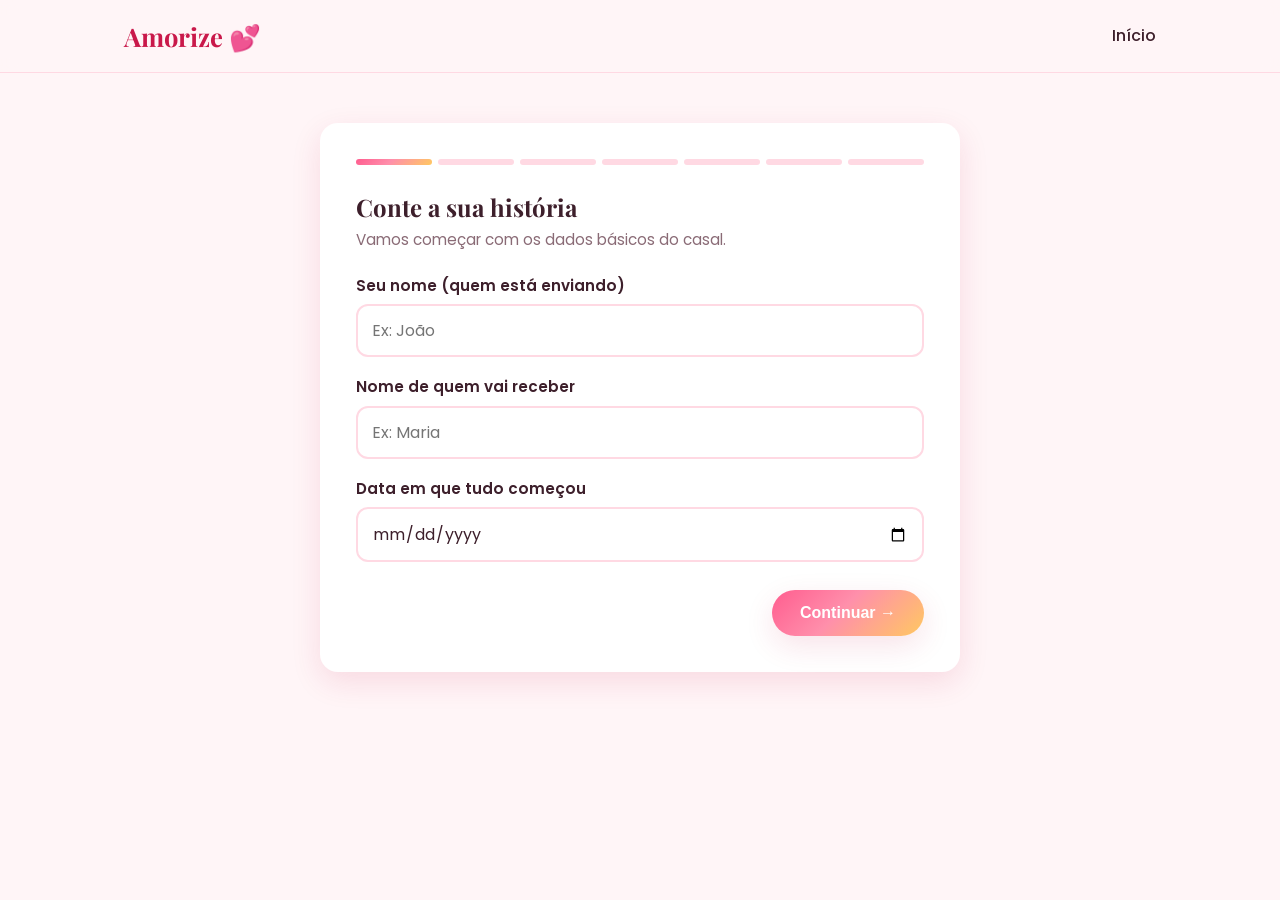
==== criar.html @ 8df76402 "Cria site Amorize: presente digital personalizado para casais Landing page, fluxo de criação em etap" ====
<!DOCTYPE html>
<html lang="pt-BR">
<head>
  <meta charset="UTF-8" />
  <meta name="viewport" content="width=device-width, initial-scale=1.0" />
  <title>Criar presente — Amorize</title>
  <link rel="preconnect" href="https://fonts.googleapis.com" />
  <link href="https://fonts.googleapis.com/css2?family=Playfair+Display:wght@600;700&family=Poppins:wght@400;500;600;700&display=swap" rel="stylesheet" />
  <link rel="stylesheet" href="assets/css/style.css" />
</head>
<body>

  <header class="site-header">
    <div class="container">
      <a href="index.html" class="logo">Amorize 💕</a>
      <nav class="nav-links">
        <a href="index.html">Início</a>
      </nav>
    </div>
  </header>

  <section style="padding: 50px 0 80px;">
    <div class="container">
      <div class="form-shell">
        <div class="progress-bar" id="progress-bar"></div>

        <form id="form-presente">

          <!-- Passo 1 -->
          <div class="form-step active" data-step="1">
            <h2>Conte a sua história</h2>
            <p>Vamos começar com os dados básicos do casal.</p>

            <div class="field">
              <label for="de">Seu nome (quem está enviando)</label>
              <input type="text" id="de" maxlength="30" required placeholder="Ex: João" />
            </div>
            <div class="field">
              <label for="para">Nome de quem vai receber</label>
              <input type="text" id="para" maxlength="30" required placeholder="Ex: Maria" />
            </div>
            <div class="field">
              <label for="data">Data em que tudo começou</label>
              <input type="date" id="data" required />
            </div>

            <div class="form-nav">
              <span></span>
              <button type="button" class="btn btn-primary next">Continuar →</button>
            </div>
          </div>

          <!-- Passo 2 -->
          <div class="form-step" data-step="2">
            <h2>Mensagem especial</h2>
            <p>Escreva uma mensagem do coração. Ela será revelada com um toque especial na página.</p>

            <div class="field">
              <label for="mensagem">Sua mensagem</label>
              <textarea id="mensagem" rows="6" maxlength="600" required placeholder="Escreva algo do fundo do coração..."></textarea>
              <span class="hint">Máximo de 600 caracteres.</span>
            </div>

            <div class="form-nav">
              <button type="button" class="btn btn-secondary prev">← Voltar</button>
              <button type="button" class="btn btn-primary next">Continuar →</button>
            </div>
          </div>

          <!-- Passo 3 -->
          <div class="form-step" data-step="3">
            <h2>Fotos e música</h2>
            <p>Adicione até 4 fotos e a música que marcou a relação. Ambos são opcionais.</p>

            <div class="field">
              <label for="foto1">Foto 1 (link da imagem)</label>
              <input type="url" id="foto1" placeholder="https://..." />
            </div>
            <div class="field">
              <label for="foto2">Foto 2 (link da imagem)</label>
              <input type="url" id="foto2" placeholder="https://..." />
            </div>
            <div class="field">
              <label for="foto3">Foto 3 (link da imagem)</label>
              <input type="url" id="foto3" placeholder="https://..." />
            </div>
            <div class="field">
              <label for="foto4">Foto 4 (link da imagem)</label>
              <input type="url" id="foto4" placeholder="https://..." />
              <span class="hint">Dica: faça upload das fotos no Google Fotos, Imgur ou Drive e cole o link direto da imagem aqui.</span>
            </div>
            <div class="field">
              <label for="musica">Link da música (YouTube)</label>
              <input type="url" id="musica" placeholder="https://www.youtube.com/watch?v=..." />
              <span class="hint">Cole o link do vídeo da música de vocês.</span>
            </div>

            <div class="form-nav">
              <button type="button" class="btn btn-secondary prev">← Voltar</button>
              <button type="button" class="btn btn-primary next">Continuar →</button>
            </div>
          </div>

          <!-- Passo 4 -->
          <div class="form-step" data-step="4">
            <h2>Linha do tempo</h2>
            <p>Registre até 3 marcos importantes da relação (opcional).</p>

            <div class="field">
              <label>Marco 1</label>
              <div class="field-row">
                <input type="date" id="linha1-data" />
                <input type="text" id="linha1-titulo" maxlength="40" placeholder="Título (ex: Primeiro encontro)" />
              </div>
              <input type="text" id="linha1-texto" maxlength="120" placeholder="Descrição curta (opcional)" style="margin-top:8px;" />
            </div>

            <div class="field">
              <label>Marco 2</label>
              <div class="field-row">
                <input type="date" id="linha2-data" />
                <input type="text" id="linha2-titulo" maxlength="40" placeholder="Título (ex: Primeira viagem)" />
              </div>
              <input type="text" id="linha2-texto" maxlength="120" placeholder="Descrição curta (opcional)" style="margin-top:8px;" />
            </div>

            <div class="field">
              <label>Marco 3</label>
              <div class="field-row">
                <input type="date" id="linha3-data" />
                <input type="text" id="linha3-titulo" maxlength="40" placeholder="Título (ex: Pedido de namoro)" />
              </div>
              <input type="text" id="linha3-texto" maxlength="120" placeholder="Descrição curta (opcional)" style="margin-top:8px;" />
            </div>

            <div class="form-nav">
              <button type="button" class="btn btn-secondary prev">← Voltar</button>
              <button type="button" class="btn btn-primary next">Continuar →</button>
            </div>
          </div>

          <!-- Passo 5 -->
          <div class="form-step" data-step="5">
            <h2>Escolha o estilo</h2>
            <p>Selecione a paleta de cores da sua página.</p>

            <div class="theme-options" id="theme-options">
              <label class="theme-option selected">
                <input type="radio" name="tema" value="rosa" checked />
                <div class="swatch swatch-rosa"></div>
                Rosa
              </label>
              <label class="theme-option">
                <input type="radio" name="tema" value="vermelho" />
                <div class="swatch swatch-vermelho"></div>
                Vermelho
              </label>
              <label class="theme-option">
                <input type="radio" name="tema" value="roxo" />
                <div class="swatch swatch-roxo"></div>
                Roxo
              </label>
              <label class="theme-option">
                <input type="radio" name="tema" value="dourado" />
                <div class="swatch swatch-dourado"></div>
                Dourado
              </label>
            </div>

            <div class="form-nav">
              <button type="button" class="btn btn-secondary prev">← Voltar</button>
              <button type="button" class="btn btn-primary next">Ir para pagamento →</button>
            </div>
          </div>

          <!-- Passo 6: Pagamento -->
          <div class="form-step" data-step="6">
            <h2>Pagamento via Pix</h2>
            <p>Escaneie o QR Code com o app do seu banco ou copie a chave Pix abaixo.</p>

            <div class="pix-box">
              <div class="amount-display" id="valor-pix"></div>
              <img id="qr-pix" alt="QR Code Pix" width="220" height="220" />
              <div class="pix-key-row">
                <input type="text" id="chave-pix" readonly />
                <button type="button" class="btn btn-secondary" id="btn-copiar-chave">Copiar</button>
              </div>
              <span class="hint">Após confirmar o pagamento no seu banco, clique no botão abaixo para gerar sua página na hora.</span>
            </div>

            <div class="form-nav">
              <button type="button" class="btn btn-secondary prev">← Voltar</button>
              <button type="button" class="btn btn-primary" id="btn-gerar">Já paguei, gerar minha página 🎁</button>
            </div>
          </div>

          <!-- Passo 7: Resultado -->
          <div class="form-step" data-step="7">
            <div class="result-box">
              <div class="emoji-big">🎉</div>
              <h2>Seu presente está pronto!</h2>
              <p>Copie o link abaixo e compartilhe com quem você ama.</p>

              <div class="link-row">
                <input type="text" id="link-gerado" readonly />
                <button type="button" class="btn btn-secondary" id="btn-copiar-link">Copiar</button>
              </div>

              <div class="result-actions">
                <a id="btn-abrir" href="#" target="_blank" class="btn btn-primary">Abrir presente 🎁</a>
                <a id="btn-whatsapp-share" href="#" target="_blank" class="btn btn-whatsapp">Enviar pelo WhatsApp</a>
              </div>
            </div>
          </div>

        </form>
      </div>
    </div>
  </section>

  <script src="assets/js/config.js"></script>
  <script src="assets/js/encode.js"></script>
  <script src="assets/js/pix.js"></script>
  <script src="assets/js/criar.js"></script>
</body>
</html>
---- assets/css/style.css ----
/* =========================================================
   AMORIZE — estilos globais
   ========================================================= */

:root {
  --primary: #ff5d8f;
  --primary-dark: #c9184a;
  --accent: #ffb703;
  --bg: #fff5f7;
  --card: #ffffff;
  --text: #3d1f2b;
  --text-light: #8a6b76;
  --border: #ffd9e3;
  --gradient: linear-gradient(135deg, #ff5d8f 0%, #ff8fab 45%, #ffc861 100%);
  --radius: 18px;
  --shadow: 0 10px 30px rgba(201, 24, 74, 0.12);
  --font-title: 'Playfair Display', Georgia, serif;
  --font-body: 'Poppins', system-ui, -apple-system, sans-serif;
}

/* temas alternativos para a página do presente */
.tema-vermelho {
  --primary: #e63946;
  --primary-dark: #9d0208;
  --accent: #ffba08;
  --gradient: linear-gradient(135deg, #e63946 0%, #ff758f 45%, #ffba08 100%);
}

.tema-roxo {
  --primary: #9d4edd;
  --primary-dark: #5a189a;
  --accent: #ff9e00;
  --gradient: linear-gradient(135deg, #5a189a 0%, #9d4edd 45%, #ff8fab 100%);
}

.tema-dourado {
  --primary: #c98a2c;
  --primary-dark: #7f4f24;
  --accent: #ff5d8f;
  --gradient: linear-gradient(135deg, #7f4f24 0%, #c98a2c 45%, #ffd166 100%);
}

* {
  margin: 0;
  padding: 0;
  box-sizing: border-box;
}

html {
  scroll-behavior: smooth;
}

body {
  font-family: var(--font-body);
  background: var(--bg);
  color: var(--text);
  line-height: 1.6;
}

h1, h2, h3, h4 {
  font-family: var(--font-title);
  line-height: 1.2;
}

img {
  max-width: 100%;
  display: block;
}

a {
  color: var(--primary-dark);
  text-decoration: none;
}

.container {
  max-width: 1080px;
  margin: 0 auto;
  padding: 0 24px;
}

/* =========================================================
   Corações flutuantes (fundo decorativo)
   ========================================================= */

.hearts-bg {
  position: absolute;
  inset: 0;
  overflow: hidden;
  pointer-events: none;
  z-index: 0;
}

.hearts-bg .heart {
  position: absolute;
  top: 110%;
  animation: subir-coracao linear infinite;
}

@keyframes subir-coracao {
  to {
    transform: translateY(-130vh) rotate(20deg);
  }
}

/* =========================================================
   Cabeçalho
   ========================================================= */

.site-header {
  position: sticky;
  top: 0;
  z-index: 50;
  background: rgba(255, 245, 247, 0.9);
  backdrop-filter: blur(8px);
  border-bottom: 1px solid var(--border);
}

.site-header .container {
  display: flex;
  align-items: center;
  justify-content: space-between;
  height: 72px;
}

.logo {
  font-family: var(--font-title);
  font-size: 1.6rem;
  font-weight: 700;
  color: var(--primary-dark);
}

.nav-links {
  display: flex;
  gap: 28px;
  align-items: center;
}

.nav-links a {
  color: var(--text);
  font-weight: 500;
}

.nav-links a:hover {
  color: var(--primary-dark);
}

.nav-toggle {
  display: none;
  flex-direction: column;
  gap: 5px;
  background: none;
  border: none;
  cursor: pointer;
}

.nav-toggle span {
  width: 26px;
  height: 3px;
  background: var(--primary-dark);
  border-radius: 2px;
}

/* =========================================================
   Botões
   ========================================================= */

.btn {
  display: inline-flex;
  align-items: center;
  justify-content: center;
  gap: 8px;
  padding: 14px 28px;
  border-radius: 999px;
  font-weight: 600;
  font-size: 1rem;
  cursor: pointer;
  border: none;
  transition: transform 0.15s ease, box-shadow 0.15s ease, opacity 0.15s ease;
}

.btn:active {
  transform: scale(0.97);
}

.btn-primary {
  background: var(--gradient);
  color: #fff;
  box-shadow: var(--shadow);
}

.btn-primary:hover {
  box-shadow: 0 14px 34px rgba(201, 24, 74, 0.22);
}

.btn-secondary {
  background: #fff;
  color: var(--primary-dark);
  border: 2px solid var(--primary);
}

.btn-whatsapp {
  background: #25d366;
  color: #fff;
}

.btn-block {
  width: 100%;
}

.btn:disabled {
  opacity: 0.5;
  cursor: not-allowed;
}

/* =========================================================
   Hero
   ========================================================= */

.hero {
  position: relative;
  overflow: hidden;
  padding: 90px 0 70px;
  text-align: center;
}

.hero .container {
  position: relative;
  z-index: 1;
}

.tag {
  display: inline-flex;
  align-items: center;
  gap: 6px;
  background: #fff;
  border: 1px solid var(--border);
  color: var(--primary-dark);
  font-weight: 600;
  font-size: 0.85rem;
  padding: 6px 16px;
  border-radius: 999px;
  margin-bottom: 20px;
}

.hero h1 {
  font-size: clamp(2.2rem, 5vw, 3.6rem);
  margin-bottom: 18px;
}

.hero h1 span {
  background: var(--gradient);
  -webkit-background-clip: text;
  background-clip: text;
  color: transparent;
}

.hero p {
  max-width: 640px;
  margin: 0 auto 32px;
  color: var(--text-light);
  font-size: 1.1rem;
}

.hero-cta {
  display: flex;
  flex-wrap: wrap;
  gap: 14px;
  justify-content: center;
  margin-bottom: 18px;
}

.price-tag {
  font-weight: 600;
  color: var(--primary-dark);
}

.price-tag strong {
  font-size: 1.4rem;
}

/* =========================================================
   Seções genéricas
   ========================================================= */

section {
  padding: 70px 0;
}

.section-header {
  text-align: center;
  max-width: 680px;
  margin: 0 auto 50px;
}

.section-header .tag {
  margin-bottom: 14px;
}

.section-header h2 {
  font-size: clamp(1.8rem, 4vw, 2.6rem);
  margin-bottom: 12px;
}

.section-header h2 .accent {
  background: var(--gradient);
  -webkit-background-clip: text;
  background-clip: text;
  color: transparent;
}

.section-header p {
  color: var(--text-light);
}

.section-alt {
  background: #fff;
  border-top: 1px solid var(--border);
  border-bottom: 1px solid var(--border);
}

/* =========================================================
   Como funciona — passos
   ========================================================= */

.steps {
  display: grid;
  grid-template-columns: repeat(auto-fit, minmax(220px, 1fr));
  gap: 24px;
}

.step-card {
  background: var(--card);
  border: 1px solid var(--border);
  border-radius: var(--radius);
  padding: 28px;
  text-align: center;
  position: relative;
}

.step-number {
  width: 36px;
  height: 36px;
  border-radius: 50%;
  background: var(--gradient);
  color: #fff;
  display: flex;
  align-items: center;
  justify-content: center;
  font-weight: 700;
  margin: 0 auto 16px;
}

.step-card .emoji {
  font-size: 2.4rem;
  margin-bottom: 12px;
}

.step-card h3 {
  font-size: 1.1rem;
  margin-bottom: 8px;
}

.step-card p {
  color: var(--text-light);
  font-size: 0.95rem;
}

/* =========================================================
   Recursos
   ========================================================= */

.features {
  display: grid;
  grid-template-columns: repeat(auto-fit, minmax(260px, 1fr));
  gap: 24px;
}

.feature-card {
  background: var(--card);
  border: 1px solid var(--border);
  border-radius: var(--radius);
  padding: 28px;
}

.feature-card .emoji {
  font-size: 2rem;
  margin-bottom: 12px;
}

.feature-card h3 {
  font-size: 1.15rem;
  margin-bottom: 8px;
}

.feature-card p {
  color: var(--text-light);
  font-size: 0.95rem;
}

/* =========================================================
   Depoimentos
   ========================================================= */

.testimonials {
  display: grid;
  grid-template-columns: repeat(auto-fit, minmax(260px, 1fr));
  gap: 24px;
}

.testimonial-card {
  background: var(--card);
  border: 1px solid var(--border);
  border-radius: var(--radius);
  padding: 24px;
}

.testimonial-card .stars {
  color: var(--accent);
  margin-bottom: 10px;
  letter-spacing: 2px;
}

.testimonial-card p {
  color: var(--text-light);
  font-style: italic;
  margin-bottom: 14px;
}

.testimonial-card .author {
  font-weight: 600;
  color: var(--text);
  font-style: normal;
}

/* =========================================================
   CTA final
   ========================================================= */

.cta-final {
  text-align: center;
  background: var(--gradient);
  border-radius: var(--radius);
  padding: 60px 24px;
  color: #fff;
}

.cta-final h2 {
  font-size: clamp(1.8rem, 4vw, 2.6rem);
  margin-bottom: 14px;
}

.cta-final p {
  margin-bottom: 28px;
  opacity: 0.95;
}

.cta-final .btn-secondary {
  background: #fff;
  border: none;
}

/* =========================================================
   Rodapé
   ========================================================= */

.site-footer {
  background: #2b1320;
  color: #f4d9e2;
  padding: 50px 0 24px;
}

.site-footer .footer-grid {
  display: grid;
  grid-template-columns: repeat(auto-fit, minmax(180px, 1fr));
  gap: 32px;
  margin-bottom: 32px;
}

.site-footer h4 {
  font-family: var(--font-body);
  font-size: 1rem;
  margin-bottom: 14px;
  color: #fff;
}

.site-footer a {
  color: #f4d9e2;
  opacity: 0.85;
}

.site-footer a:hover {
  opacity: 1;
}

.site-footer ul {
  list-style: none;
  display: flex;
  flex-direction: column;
  gap: 8px;
}

.footer-bottom {
  text-align: center;
  font-size: 0.85rem;
  opacity: 0.7;
  border-top: 1px solid rgba(255, 255, 255, 0.1);
  padding-top: 20px;
}

/* =========================================================
   Formulário de criação (multi-step)
   ========================================================= */

.form-shell {
  max-width: 640px;
  margin: 0 auto;
  background: var(--card);
  border-radius: var(--radius);
  box-shadow: var(--shadow);
  padding: 36px;
}

.progress-bar {
  display: flex;
  gap: 6px;
  margin-bottom: 28px;
}

.progress-bar span {
  flex: 1;
  height: 6px;
  border-radius: 999px;
  background: var(--border);
  transition: background 0.2s ease;
}

.progress-bar span.active {
  background: var(--gradient);
}

.form-step {
  display: none;
}

.form-step.active {
  display: block;
  animation: aparecer 0.3s ease;
}

@keyframes aparecer {
  from { opacity: 0; transform: translateY(10px); }
  to { opacity: 1; transform: translateY(0); }
}

.form-step h2 {
  font-size: 1.5rem;
  margin-bottom: 6px;
}

.form-step > p {
  color: var(--text-light);
  margin-bottom: 22px;
  font-size: 0.95rem;
}

.field {
  margin-bottom: 18px;
}

.field label {
  display: block;
  font-weight: 600;
  margin-bottom: 6px;
  font-size: 0.95rem;
}

.field .hint {
  display: block;
  font-size: 0.8rem;
  color: var(--text-light);
  margin-top: 4px;
}

.field input,
.field textarea,
.field select {
  width: 100%;
  padding: 12px 14px;
  border: 2px solid var(--border);
  border-radius: 12px;
  font-family: var(--font-body);
  font-size: 1rem;
  background: #fff;
  color: var(--text);
}

.field input:focus,
.field textarea:focus,
.field select:focus {
  outline: none;
  border-color: var(--primary);
}

.field-row {
  display: grid;
  grid-template-columns: 1fr 1fr;
  gap: 14px;
}

.theme-options {
  display: grid;
  grid-template-columns: repeat(auto-fit, minmax(120px, 1fr));
  gap: 14px;
}

.theme-option {
  cursor: pointer;
  border: 2px solid var(--border);
  border-radius: 14px;
  padding: 14px;
  text-align: center;
  font-weight: 600;
  font-size: 0.9rem;
  transition: border-color 0.15s ease;
}

.theme-option .swatch {
  width: 100%;
  height: 36px;
  border-radius: 8px;
  margin-bottom: 8px;
}

.theme-option.selected {
  border-color: var(--primary-dark);
}

.theme-option input {
  display: none;
}

.swatch-rosa { background: linear-gradient(135deg, #ff5d8f, #ffc861); }
.swatch-vermelho { background: linear-gradient(135deg, #e63946, #ffba08); }
.swatch-roxo { background: linear-gradient(135deg, #5a189a, #9d4edd); }
.swatch-dourado { background: linear-gradient(135deg, #7f4f24, #ffd166); }

.form-nav {
  display: flex;
  justify-content: space-between;
  gap: 12px;
  margin-top: 28px;
}

.error-message {
  color: var(--primary-dark);
  font-size: 0.85rem;
  margin-top: 6px;
  display: none;
}

.error-message.show {
  display: block;
}

/* =========================================================
   Pagamento
   ========================================================= */

.pix-box {
  text-align: center;
  border: 2px dashed var(--border);
  border-radius: var(--radius);
  padding: 24px;
  margin-bottom: 20px;
}

.pix-box img {
  margin: 0 auto 16px;
  border-radius: 12px;
  border: 1px solid var(--border);
}

.pix-key-row {
  display: flex;
  gap: 8px;
  margin-top: 12px;
}

.pix-key-row input {
  flex: 1;
  padding: 10px 12px;
  border: 2px solid var(--border);
  border-radius: 10px;
  font-family: monospace;
  font-size: 0.85rem;
  background: #fff5f7;
  color: var(--text);
}

.amount-display {
  font-size: 1.6rem;
  font-weight: 700;
  color: var(--primary-dark);
  margin-bottom: 6px;
}

/* =========================================================
   Resultado final (link gerado)
   ========================================================= */

.result-box {
  text-align: center;
}

.result-box .emoji-big {
  font-size: 3rem;
  margin-bottom: 12px;
}

.link-row {
  display: flex;
  gap: 8px;
  margin: 18px 0;
}

.link-row input {
  flex: 1;
  padding: 12px 14px;
  border: 2px solid var(--border);
  border-radius: 10px;
  font-size: 0.9rem;
  background: #fff5f7;
}

.result-actions {
  display: flex;
  flex-wrap: wrap;
  gap: 10px;
  justify-content: center;
}

/* =========================================================
   Página do presente
   ========================================================= */

.gift-page {
  min-height: 100vh;
  position: relative;
  background: linear-gradient(180deg, #fff5f7 0%, #fff 100%);
  overflow-x: hidden;
}

.gift-hero {
  position: relative;
  text-align: center;
  padding: 70px 24px 50px;
  background: var(--gradient);
  color: #fff;
  overflow: hidden;
}

.gift-hero .container {
  position: relative;
  z-index: 1;
}

.gift-hero .from {
  font-size: 0.95rem;
  opacity: 0.9;
  margin-bottom: 6px;
}

.gift-hero h1 {
  font-size: clamp(2rem, 6vw, 3.2rem);
  margin-bottom: 8px;
}

.gift-hero .since {
  font-size: 1rem;
  opacity: 0.95;
}

.gift-section {
  max-width: 760px;
  margin: 0 auto;
  padding: 50px 24px;
}

.gift-section h2 {
  font-size: 1.6rem;
  margin-bottom: 18px;
  text-align: center;
}

/* contador */
.counter-grid {
  display: grid;
  grid-template-columns: repeat(3, 1fr);
  gap: 14px;
}

@media (min-width: 540px) {
  .counter-grid {
    grid-template-columns: repeat(6, 1fr);
  }
}

.counter-item {
  background: #fff;
  border: 1px solid var(--border);
  border-radius: 14px;
  padding: 18px 8px;
  text-align: center;
  box-shadow: var(--shadow);
}

.counter-item .value {
  font-size: 1.8rem;
  font-weight: 700;
  color: var(--primary-dark);
  font-family: var(--font-title);
}

.counter-item .label {
  font-size: 0.8rem;
  color: var(--text-light);
  text-transform: uppercase;
  letter-spacing: 0.04em;
}

/* mensagem especial */
.message-card {
  background: var(--gradient);
  color: #fff;
  border-radius: var(--radius);
  padding: 32px;
  text-align: center;
}

.message-card h3 {
  font-size: 1rem;
  text-transform: uppercase;
  letter-spacing: 0.08em;
  opacity: 0.85;
  margin-bottom: 14px;
}

.message-card .message-text {
  font-size: 1.2rem;
  line-height: 1.7;
  max-width: 540px;
  margin: 0 auto 18px;
  display: none;
}

.message-card .message-text.show {
  display: block;
  animation: aparecer 0.4s ease;
}

.message-card .btn-secondary {
  color: var(--primary-dark);
}

/* galeria de fotos */
.gallery {
  display: grid;
  grid-template-columns: repeat(auto-fit, minmax(140px, 1fr));
  gap: 12px;
}

.gallery img {
  width: 100%;
  height: 180px;
  object-fit: cover;
  border-radius: 14px;
  box-shadow: var(--shadow);
}

/* música */
.music-card {
  background: #fff;
  border: 1px solid var(--border);
  border-radius: var(--radius);
  padding: 18px;
  box-shadow: var(--shadow);
}

.music-card iframe {
  width: 100%;
  border-radius: 12px;
  border: none;
}

/* conquistas */
.achievements-summary {
  text-align: center;
  color: var(--text-light);
  margin-bottom: 18px;
}

.achievements-grid {
  display: grid;
  grid-template-columns: repeat(auto-fit, minmax(110px, 1fr));
  gap: 12px;
}

.achievement {
  background: #fff;
  border: 1px solid var(--border);
  border-radius: 14px;
  padding: 16px 8px;
  text-align: center;
  box-shadow: var(--shadow);
}

.achievement .icon {
  font-size: 1.8rem;
  margin-bottom: 8px;
}

.achievement .title {
  font-size: 0.8rem;
  font-weight: 600;
}

.achievement.locked {
  opacity: 0.35;
  filter: grayscale(1);
}

/* linha do tempo */
.timeline {
  position: relative;
  padding-left: 28px;
  border-left: 3px solid var(--primary);
}

.timeline-item {
  position: relative;
  margin-bottom: 28px;
}

.timeline-item::before {
  content: '';
  position: absolute;
  left: -38px;
  top: 4px;
  width: 16px;
  height: 16px;
  border-radius: 50%;
  background: var(--gradient);
  border: 3px solid #fff;
  box-shadow: var(--shadow);
}

.timeline-item .date {
  font-size: 0.8rem;
  font-weight: 700;
  color: var(--primary-dark);
  text-transform: uppercase;
  letter-spacing: 0.06em;
}

.timeline-item h4 {
  font-size: 1.05rem;
  margin: 4px 0;
}

.timeline-item p {
  color: var(--text-light);
  font-size: 0.95rem;
}

/* retrospectiva */
.retro-card {
  position: relative;
  background: #1a0e14;
  border-radius: var(--radius);
  overflow: hidden;
  min-height: 360px;
  display: flex;
  align-items: center;
  justify-content: center;
  text-align: center;
  color: #fff;
  box-shadow: var(--shadow);
}

.retro-slide {
  position: absolute;
  inset: 0;
  display: none;
  flex-direction: column;
  align-items: center;
  justify-content: center;
  padding: 32px;
  background-size: cover;
  background-position: center;
}

.retro-slide.active {
  display: flex;
  animation: aparecer 0.5s ease;
}

.retro-slide.has-photo::after {
  content: '';
  position: absolute;
  inset: 0;
  background: linear-gradient(180deg, rgba(0,0,0,0.15), rgba(0,0,0,0.65));
  z-index: 0;
}

.retro-slide .retro-content {
  position: relative;
  z-index: 1;
}

.retro-slide h3 {
  font-size: 1.6rem;
  margin-bottom: 10px;
}

.retro-slide p {
  opacity: 0.9;
  max-width: 420px;
}

.retro-controls {
  position: absolute;
  bottom: 16px;
  left: 0;
  right: 0;
  display: flex;
  justify-content: center;
  gap: 8px;
  z-index: 2;
}

.retro-dot {
  width: 8px;
  height: 8px;
  border-radius: 50%;
  background: rgba(255, 255, 255, 0.35);
  cursor: pointer;
  transition: background 0.2s ease;
}

.retro-dot.active {
  background: #fff;
}

.retro-nav {
  position: absolute;
  top: 50%;
  transform: translateY(-50%);
  background: rgba(0,0,0,0.35);
  border: none;
  color: #fff;
  width: 36px;
  height: 36px;
  border-radius: 50%;
  cursor: pointer;
  font-size: 1.1rem;
  z-index: 2;
}

.retro-nav.prev { left: 12px; }
.retro-nav.next { right: 12px; }

/* CTA final do presente */
.gift-cta {
  text-align: center;
  padding: 50px 24px 80px;
}

.gift-cta p {
  color: var(--text-light);
  margin-bottom: 16px;
}

/* =========================================================
   Responsivo
   ========================================================= */

@media (max-width: 760px) {
  .nav-links {
    position: absolute;
    top: 72px;
    left: 0;
    right: 0;
    background: #fff;
    flex-direction: column;
    padding: 16px 24px;
    border-bottom: 1px solid var(--border);
    display: none;
    gap: 16px;
  }

  .nav-links.open {
    display: flex;
  }

  .nav-toggle {
    display: flex;
  }

  .field-row {
    grid-template-columns: 1fr;
  }

  .form-shell {
    padding: 24px;
  }
}
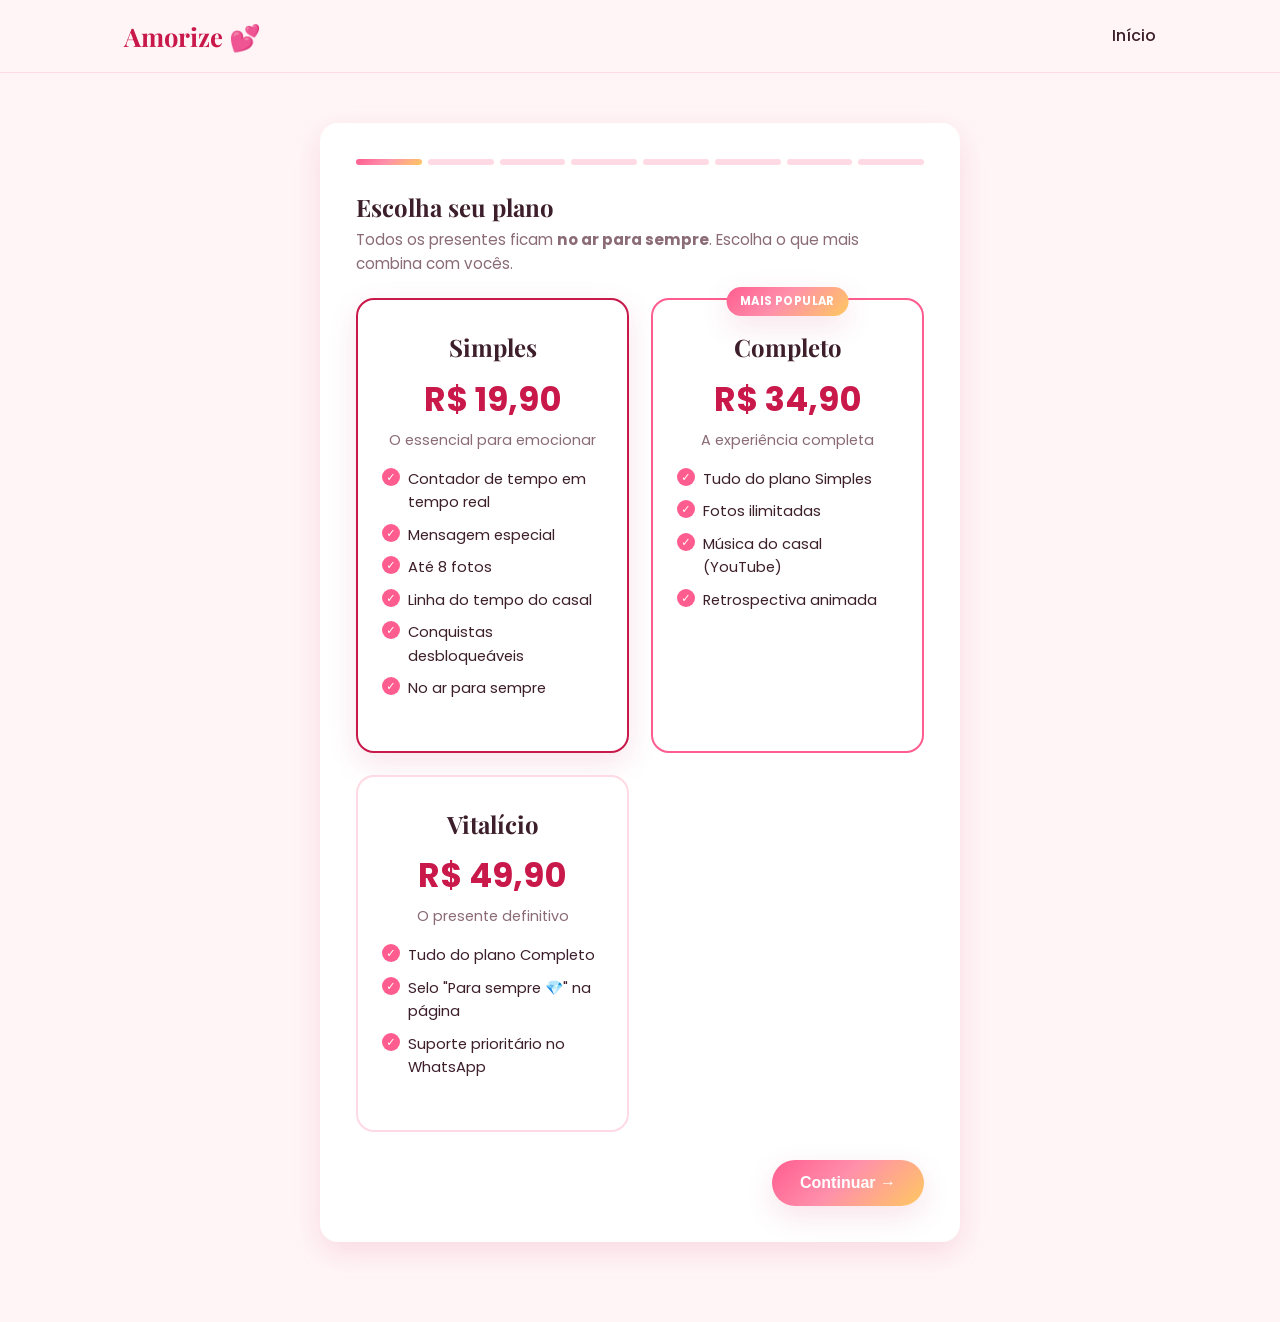
==== commit c60061e2: "Adiciona 3 planos (Simples/Completo/Vitalicio) com recursos por plano - config.js: estrutura de plan" ====
--- a/criar.html
+++ b/criar.html
@@ -26,8 +26,21 @@
 
         <form id="form-presente">
 
+          <!-- Passo: escolha do plano -->
+          <div class="form-step active" data-step="plano">
+            <h2>Escolha seu plano</h2>
+            <p>Todos os presentes ficam <strong>no ar para sempre</strong>. Escolha o que mais combina com vocês.</p>
+
+            <div class="plan-options" id="plan-options"></div>
+
+            <div class="form-nav">
+              <span></span>
+              <button type="button" class="btn btn-primary next">Continuar →</button>
+            </div>
+          </div>
+
           <!-- Passo 1 -->
-          <div class="form-step active" data-step="1">
+          <div class="form-step" data-step="1">
             <h2>Conte a sua história</h2>
             <p>Vamos começar com os dados básicos do casal.</p>
 
@@ -70,26 +83,15 @@
           <!-- Passo 3 -->
           <div class="form-step" data-step="3">
             <h2>Fotos e música</h2>
-            <p>Adicione até 4 fotos e a música que marcou a relação. Ambos são opcionais.</p>
-
-            <div class="field">
-              <label for="foto1">Foto 1 (link da imagem)</label>
-              <input type="url" id="foto1" placeholder="https://..." />
-            </div>
-            <div class="field">
-              <label for="foto2">Foto 2 (link da imagem)</label>
-              <input type="url" id="foto2" placeholder="https://..." />
-            </div>
-            <div class="field">
-              <label for="foto3">Foto 3 (link da imagem)</label>
-              <input type="url" id="foto3" placeholder="https://..." />
-            </div>
-            <div class="field">
-              <label for="foto4">Foto 4 (link da imagem)</label>
-              <input type="url" id="foto4" placeholder="https://..." />
-              <span class="hint">Dica: faça upload das fotos no Google Fotos, Imgur ou Drive e cole o link direto da imagem aqui.</span>
-            </div>
-            <div class="field">
+            <p>Adicione as fotos do casal e a música que marcou a relação. Tudo é opcional.</p>
+
+            <div class="field">
+              <label>Fotos (link da imagem)</label>
+              <div id="fotos-container"></div>
+              <button type="button" class="btn btn-secondary" id="btn-add-foto" style="margin-top:6px;">+ Adicionar foto</button>
+              <span class="hint" id="fotos-hint">Dica: faça upload das fotos no Google Fotos, Imgur ou Drive e cole o link direto da imagem aqui.</span>
+            </div>
+            <div class="field" id="musica-field">
               <label for="musica">Link da música (YouTube)</label>
               <input type="url" id="musica" placeholder="https://www.youtube.com/watch?v=..." />
               <span class="hint">Cole o link do vídeo da música de vocês.</span>
@@ -179,6 +181,7 @@
             <p>Escaneie o QR Code com o app do seu banco ou copie a chave Pix abaixo.</p>
 
             <div class="pix-box">
+              <div class="plan-chosen" id="plano-escolhido"></div>
               <div class="amount-display" id="valor-pix"></div>
               <img id="qr-pix" alt="QR Code Pix" width="220" height="220" />
               <div class="pix-key-row">
--- a/assets/css/style.css
+++ b/assets/css/style.css
@@ -213,6 +213,24 @@
 }
 
 /* =========================================================
+   Ícones em destaque
+   ========================================================= */
+
+.icon-badge {
+  width: 60px;
+  height: 60px;
+  border-radius: 16px;
+  background: var(--gradient);
+  color: #fff;
+  display: flex;
+  align-items: center;
+  justify-content: center;
+  font-size: 1.7rem;
+  margin: 0 auto 16px;
+  box-shadow: var(--shadow);
+}
+
+/* =========================================================
    Hero
    ========================================================= */
 
@@ -278,6 +296,97 @@
   font-size: 1.4rem;
 }
 
+/* mockup de prévia no hero */
+.hero-mockup {
+  max-width: 360px;
+  margin: 48px auto 0;
+  animation: flutuar 6s ease-in-out infinite;
+}
+
+@keyframes flutuar {
+  0%, 100% { transform: translateY(0); }
+  50% { transform: translateY(-10px); }
+}
+
+.phone-frame {
+  background: #fff;
+  border: 1px solid var(--border);
+  border-radius: 28px;
+  padding: 28px 24px;
+  box-shadow: var(--shadow);
+  text-align: center;
+}
+
+.mockup-names {
+  font-family: var(--font-title);
+  font-size: 1.3rem;
+  font-weight: 700;
+  margin-bottom: 4px;
+}
+
+.mockup-since {
+  font-size: 0.85rem;
+  color: var(--text-light);
+  margin-bottom: 18px;
+}
+
+.mockup-counter {
+  display: flex;
+  gap: 10px;
+  justify-content: center;
+  margin-bottom: 18px;
+}
+
+.mockup-counter-item {
+  background: var(--gradient);
+  color: #fff;
+  border-radius: 12px;
+  padding: 10px 16px;
+  min-width: 64px;
+}
+
+.mockup-counter-item span {
+  display: block;
+  font-size: 1.5rem;
+  font-weight: 700;
+  font-family: var(--font-title);
+}
+
+.mockup-counter-item small {
+  font-size: 0.65rem;
+  text-transform: uppercase;
+  letter-spacing: 0.04em;
+  opacity: 0.9;
+}
+
+.mockup-msg {
+  background: var(--bg);
+  border: 1px solid var(--border);
+  border-radius: 12px;
+  padding: 14px;
+  font-size: 0.85rem;
+  color: var(--text-light);
+  font-style: italic;
+  margin-bottom: 16px;
+}
+
+.mockup-badges {
+  display: flex;
+  gap: 8px;
+  justify-content: center;
+  flex-wrap: wrap;
+}
+
+.mockup-badge {
+  background: #fff;
+  border: 1px solid var(--border);
+  border-radius: 999px;
+  padding: 6px 14px;
+  font-size: 0.75rem;
+  font-weight: 600;
+  white-space: nowrap;
+}
+
 /* =========================================================
    Seções genéricas
    ========================================================= */
@@ -350,11 +459,6 @@
   margin: 0 auto 16px;
 }
 
-.step-card .emoji {
-  font-size: 2.4rem;
-  margin-bottom: 12px;
-}
-
 .step-card h3 {
   font-size: 1.1rem;
   margin-bottom: 8px;
@@ -380,11 +484,6 @@
   border: 1px solid var(--border);
   border-radius: var(--radius);
   padding: 28px;
-}
-
-.feature-card .emoji {
-  font-size: 2rem;
-  margin-bottom: 12px;
 }
 
 .feature-card h3 {
@@ -914,9 +1013,12 @@
   box-shadow: var(--shadow);
 }
 
-.achievement .icon {
-  font-size: 1.8rem;
-  margin-bottom: 8px;
+.achievement .icon-badge {
+  width: 44px;
+  height: 44px;
+  border-radius: 12px;
+  font-size: 1.3rem;
+  margin: 0 auto 8px;
 }
 
 .achievement .title {
@@ -925,37 +1027,66 @@
 }
 
 .achievement.locked {
-  opacity: 0.35;
-  filter: grayscale(1);
-}
+  opacity: 0.4;
+}
+
+.achievement.locked .icon-badge {
+  background: #e9dde2;
+  color: var(--text-light);
+}
+
+/* paleta de cores das conquistas desbloqueadas */
+.achievement.c1 .icon-badge { background: linear-gradient(135deg, #ffd166, #ffb703); }
+.achievement.c2 .icon-badge { background: linear-gradient(135deg, #ff5d8f, #ff8fab); }
+.achievement.c3 .icon-badge { background: linear-gradient(135deg, #9d4edd, #c77dff); }
+.achievement.c4 .icon-badge { background: linear-gradient(135deg, #4cc9f0, #4895ef); }
 
 /* linha do tempo */
 .timeline {
-  position: relative;
-  padding-left: 28px;
-  border-left: 3px solid var(--primary);
+  display: flex;
+  flex-direction: column;
+  gap: 16px;
 }
 
 .timeline-item {
-  position: relative;
-  margin-bottom: 28px;
-}
-
-.timeline-item::before {
-  content: '';
-  position: absolute;
-  left: -38px;
-  top: 4px;
-  width: 16px;
-  height: 16px;
+  display: flex;
+  align-items: center;
+  gap: 16px;
+  background: #fff;
+  border: 1px solid var(--border);
+  border-radius: 16px;
+  padding: 16px;
+  box-shadow: var(--shadow);
+}
+
+.timeline-marker {
+  flex-shrink: 0;
+  width: 40px;
+  height: 40px;
   border-radius: 50%;
   background: var(--gradient);
-  border: 3px solid #fff;
-  box-shadow: var(--shadow);
+  color: #fff;
+  display: flex;
+  align-items: center;
+  justify-content: center;
+  font-weight: 700;
+  font-family: var(--font-title);
+}
+
+.timeline-photo {
+  flex-shrink: 0;
+  width: 64px;
+  height: 64px;
+  border-radius: 12px;
+  object-fit: cover;
+}
+
+.timeline-text {
+  flex: 1;
 }
 
 .timeline-item .date {
-  font-size: 0.8rem;
+  font-size: 0.75rem;
   font-weight: 700;
   color: var(--primary-dark);
   text-transform: uppercase;
@@ -964,12 +1095,12 @@
 
 .timeline-item h4 {
   font-size: 1.05rem;
-  margin: 4px 0;
+  margin: 2px 0;
 }
 
 .timeline-item p {
   color: var(--text-light);
-  font-size: 0.95rem;
+  font-size: 0.9rem;
 }
 
 /* retrospectiva */
@@ -1114,3 +1245,180 @@
     padding: 24px;
   }
 }
+
+/* =========================================================
+   Planos (landing + formulário)
+   ========================================================= */
+
+.plans,
+.plan-options {
+  display: grid;
+  grid-template-columns: repeat(auto-fit, minmax(240px, 1fr));
+  gap: 22px;
+  align-items: stretch;
+}
+
+.plan-card {
+  position: relative;
+  background: var(--card);
+  border: 2px solid var(--border);
+  border-radius: var(--radius);
+  padding: 28px 24px;
+  box-shadow: var(--shadow);
+  display: flex;
+  flex-direction: column;
+  text-align: center;
+}
+
+.plan-card.destaque {
+  border-color: var(--primary);
+  transform: translateY(-6px);
+}
+
+.plan-badge {
+  position: absolute;
+  top: -13px;
+  left: 50%;
+  transform: translateX(-50%);
+  background: var(--gradient);
+  color: #fff;
+  font-size: 0.72rem;
+  font-weight: 700;
+  letter-spacing: 0.4px;
+  text-transform: uppercase;
+  padding: 5px 14px;
+  border-radius: 999px;
+  white-space: nowrap;
+  box-shadow: var(--shadow);
+}
+
+.plan-name {
+  font-family: var(--font-title);
+  font-size: 1.5rem;
+  font-weight: 700;
+  color: var(--text);
+}
+
+.plan-price {
+  font-size: 2.1rem;
+  font-weight: 700;
+  color: var(--primary-dark);
+  margin: 6px 0 2px;
+}
+
+.plan-resumo {
+  color: var(--text-light);
+  font-size: 0.9rem;
+  margin-bottom: 16px;
+}
+
+.plan-features {
+  list-style: none;
+  text-align: left;
+  margin: 0 0 22px;
+  padding: 0;
+  display: flex;
+  flex-direction: column;
+  gap: 9px;
+  flex: 1;
+}
+
+.plan-features li {
+  position: relative;
+  padding-left: 26px;
+  font-size: 0.92rem;
+  color: var(--text);
+}
+
+.plan-features li::before {
+  content: '✓';
+  position: absolute;
+  left: 0;
+  top: 0;
+  width: 18px;
+  height: 18px;
+  line-height: 18px;
+  text-align: center;
+  font-size: 0.7rem;
+  font-weight: 700;
+  color: #fff;
+  background: var(--primary);
+  border-radius: 50%;
+}
+
+.plan-card .btn {
+  width: 100%;
+  margin-top: auto;
+}
+
+.plans-note {
+  text-align: center;
+  color: var(--text-light);
+  font-size: 0.9rem;
+  margin-top: 24px;
+}
+
+/* Seleção de plano dentro do formulário */
+.plan-options .plan-card {
+  cursor: pointer;
+  box-shadow: none;
+  transition: border-color 0.15s ease, box-shadow 0.15s ease;
+}
+
+.plan-options .plan-card input[type='radio'] {
+  display: none;
+}
+
+.plan-options .plan-card.selected {
+  border-color: var(--primary-dark);
+  box-shadow: var(--shadow);
+}
+
+.plan-options .plan-card.destaque {
+  transform: none;
+}
+
+/* Resumo do plano na tela de pagamento */
+.plan-chosen {
+  display: inline-block;
+  background: var(--bg);
+  border: 1px solid var(--border);
+  color: var(--primary-dark);
+  font-weight: 600;
+  font-size: 0.85rem;
+  padding: 5px 14px;
+  border-radius: 999px;
+  margin-bottom: 10px;
+}
+
+/* Inputs de foto dinâmicos */
+.foto-input {
+  width: 100%;
+  padding: 12px 14px;
+  border: 2px solid var(--border);
+  border-radius: 12px;
+  font-family: inherit;
+  font-size: 0.95rem;
+  margin-bottom: 10px;
+  background: #fff;
+  color: var(--text);
+}
+
+.foto-input:focus {
+  outline: none;
+  border-color: var(--primary);
+}
+
+/* Selo "Para sempre" (plano vitalício) na página do presente */
+.forever-badge {
+  display: inline-block;
+  margin-top: 14px;
+  background: rgba(255, 255, 255, 0.22);
+  border: 1px solid rgba(255, 255, 255, 0.5);
+  color: #fff;
+  font-weight: 600;
+  font-size: 0.85rem;
+  padding: 6px 16px;
+  border-radius: 999px;
+  backdrop-filter: blur(4px);
+}
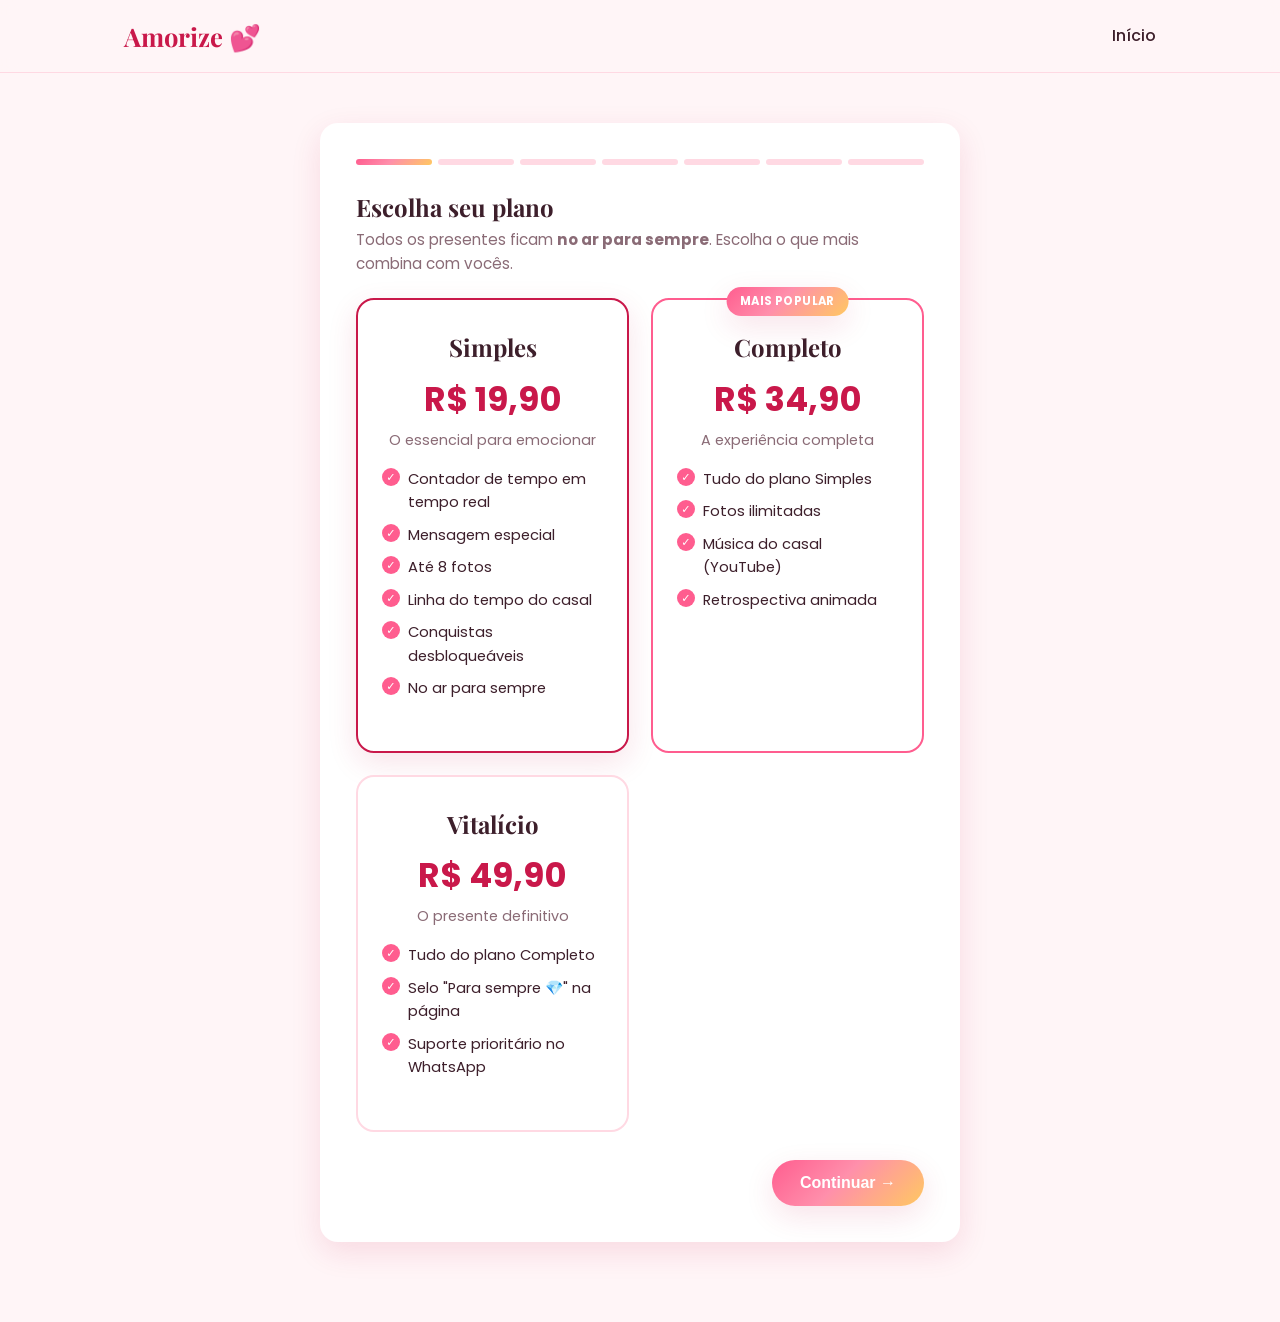
==== commit 500976c6: "Integra pagamento com Mercado Pago (Checkout Pro) via funcoes serverless - api/criar-pagamento: cria" ====
--- a/criar.html
+++ b/criar.html
@@ -177,42 +177,20 @@
 
           <!-- Passo 6: Pagamento -->
           <div class="form-step" data-step="6">
-            <h2>Pagamento via Pix</h2>
-            <p>Escaneie o QR Code com o app do seu banco ou copie a chave Pix abaixo.</p>
+            <h2>Confirmar e pagar</h2>
+            <p>Pagamento 100% seguro pelo Mercado Pago. Seu presente é liberado automaticamente após a confirmação.</p>
 
             <div class="pix-box">
               <div class="plan-chosen" id="plano-escolhido"></div>
               <div class="amount-display" id="valor-pix"></div>
-              <img id="qr-pix" alt="QR Code Pix" width="220" height="220" />
-              <div class="pix-key-row">
-                <input type="text" id="chave-pix" readonly />
-                <button type="button" class="btn btn-secondary" id="btn-copiar-chave">Copiar</button>
-              </div>
-              <span class="hint">Após confirmar o pagamento no seu banco, clique no botão abaixo para gerar sua página na hora.</span>
-            </div>
-
-            <div class="form-nav">
-              <button type="button" class="btn btn-secondary prev">← Voltar</button>
-              <button type="button" class="btn btn-primary" id="btn-gerar">Já paguei, gerar minha página 🎁</button>
-            </div>
-          </div>
-
-          <!-- Passo 7: Resultado -->
-          <div class="form-step" data-step="7">
-            <div class="result-box">
-              <div class="emoji-big">🎉</div>
-              <h2>Seu presente está pronto!</h2>
-              <p>Copie o link abaixo e compartilhe com quem você ama.</p>
-
-              <div class="link-row">
-                <input type="text" id="link-gerado" readonly />
-                <button type="button" class="btn btn-secondary" id="btn-copiar-link">Copiar</button>
-              </div>
-
-              <div class="result-actions">
-                <a id="btn-abrir" href="#" target="_blank" class="btn btn-primary">Abrir presente 🎁</a>
-                <a id="btn-whatsapp-share" href="#" target="_blank" class="btn btn-whatsapp">Enviar pelo WhatsApp</a>
-              </div>
+              <span class="hint">Você será levado para o ambiente seguro do Mercado Pago, onde pode pagar por <strong>Pix, cartão ou boleto</strong>. Assim que o pagamento cair, o link do presente aparece para você na hora.</span>
+            </div>
+
+            <div class="error-message" id="pagamento-erro"></div>
+
+            <div class="form-nav">
+              <button type="button" class="btn btn-secondary prev">← Voltar</button>
+              <button type="button" class="btn btn-primary" id="btn-pagar">Pagar com Mercado Pago →</button>
             </div>
           </div>
 
@@ -223,7 +201,6 @@
 
   <script src="assets/js/config.js"></script>
   <script src="assets/js/encode.js"></script>
-  <script src="assets/js/pix.js"></script>
   <script src="assets/js/criar.js"></script>
 </body>
 </html>
--- a/assets/css/style.css
+++ b/assets/css/style.css
@@ -1422,3 +1422,18 @@
   border-radius: 999px;
   backdrop-filter: blur(4px);
 }
+
+/* Spinner da página de confirmação de pagamento */
+.spinner {
+  width: 38px;
+  height: 38px;
+  margin: 20px auto 0;
+  border: 4px solid var(--border);
+  border-top-color: var(--primary);
+  border-radius: 50%;
+  animation: amz-spin 0.9s linear infinite;
+}
+
+@keyframes amz-spin {
+  to { transform: rotate(360deg); }
+}
